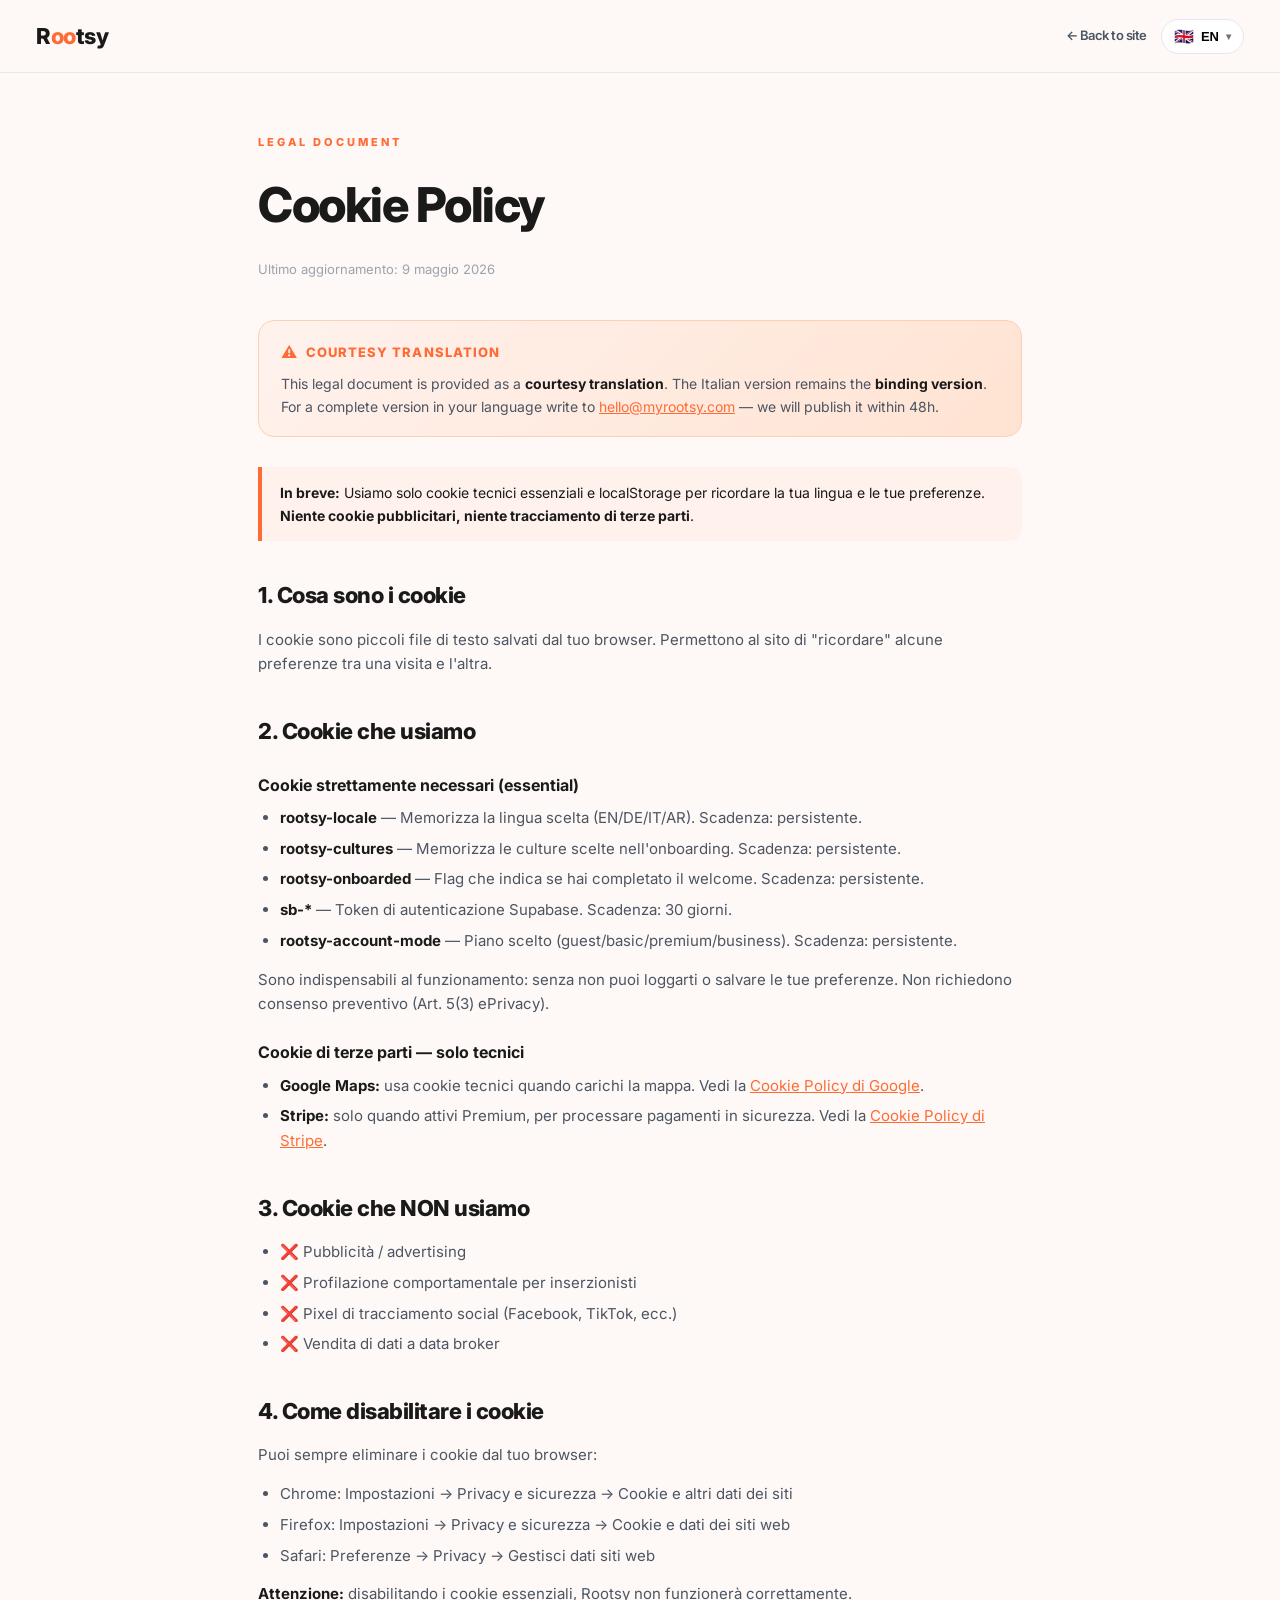
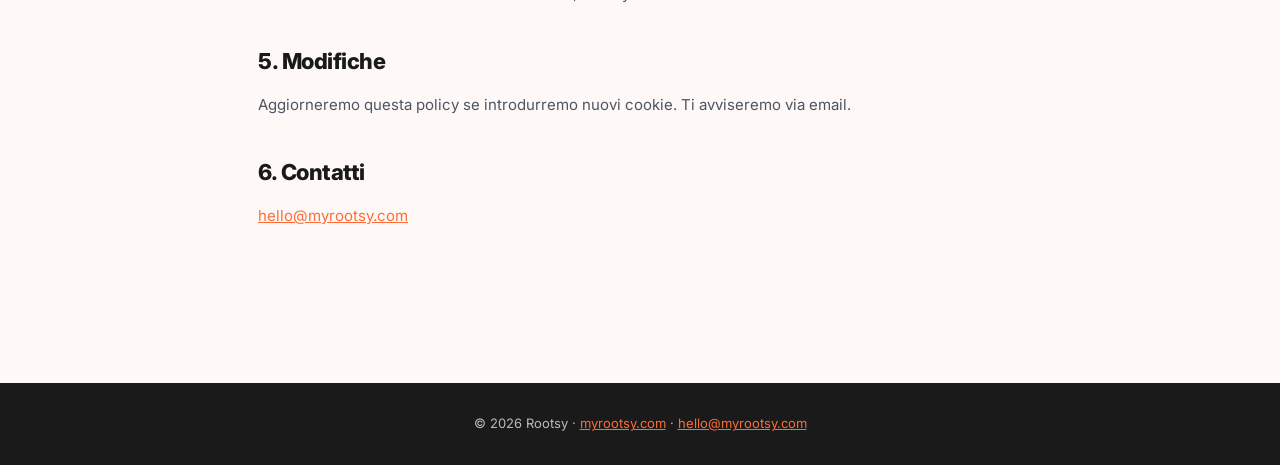
==== deploy/cookies.html @ f472683c "Sito nella cartella deploy/ (come si aspetta Netlify) Netlify ha salvato "deploy" come cartella da p" ====
<!DOCTYPE html>
<html lang="it" translate="no">
<head>
<meta charset="UTF-8">
<meta name="google" content="notranslate" />
<meta name="viewport" content="width=device-width, initial-scale=1.0">
<title>Cookie Policy — Rootsy</title>
<link rel="icon" type="image/jpeg" href="rootsy-logo.jpg.jpeg">
<link href="https://fonts.googleapis.com/css2?family=Inter:wght@400;500;600;700;800;900&display=swap" rel="stylesheet">
<style>
  :root { --orange: #FF6B35; --cream: #FEF9F6; --white: #FFFFFF; --text: #1a1a1a; --text-mid: #4B5563; --text-soft: #9CA3AF; --border: #E5E7EB; }
  *, *::before, *::after { box-sizing: border-box; margin: 0; padding: 0; }
  body { font-family: 'Inter', -apple-system, sans-serif; background: var(--cream); color: var(--text); line-height: 1.65; }
  .legal-nav { padding: 18px 36px; background: rgba(254,249,246,0.95); border-bottom: 1px solid var(--border); display: flex; align-items: center; gap: 14px; position: sticky; top: 0; z-index: 10; backdrop-filter: blur(10px); }
  .legal-nav a { color: var(--text); text-decoration: none; font-weight: 800; font-size: 22px; letter-spacing: -0.5px; display: flex; align-items: center; gap: 10px; }
  .legal-nav a em { color: var(--orange); font-style: normal; }
  .legal-nav .back { margin-left: auto; font-size: 13px; font-weight: 600; color: var(--text-mid); }
  .legal-nav .back:hover { color: var(--orange); }
  .legal-lang { position: relative; }
  .ldd-btn { background: white; border: 1px solid var(--border); padding: 7px 12px; border-radius: 999px; font-size: 13px; font-weight: 700; cursor: pointer; display: inline-flex; align-items: center; gap: 7px; transition: all .2s; }
  .ldd-btn:hover { border-color: var(--orange); }
  .ldd-btn .ldd-flag { font-size: 16px; }
  .ldd-btn .ldd-caret { font-size: 10px; opacity: .55; transition: transform .2s; }
  .legal-lang.open .ldd-caret { transform: rotate(180deg); }
  .ldd-menu { position: absolute; right: 0; top: calc(100% + 6px); min-width: 200px; max-height: 360px; overflow-y: auto; background: white; border: 1px solid var(--border); border-radius: 14px; box-shadow: 0 14px 36px rgba(20,30,50,.12); padding: 6px; display: none; }
  .legal-lang.open .ldd-menu { display: block; }
  .ldd-item { display: flex; align-items: center; gap: 10px; width: 100%; padding: 9px 12px; background: transparent; border: 0; border-radius: 10px; cursor: pointer; font-size: 13.5px; font-weight: 600; color: var(--text); text-align: left; }
  .ldd-item:hover { background: #FFF2ED; }
  .ldd-item.active { background: var(--orange); color: white; }
  .ldd-item .ldd-f { font-size: 16px; }
  .legal-advisory { background: linear-gradient(135deg, #FFF2ED 0%, #FFE3D2 100%); border: 1px solid #FFD0B0; border-radius: 16px; padding: 18px 22px; margin: 24px 0 30px; }
  .legal-advisory-title { font-size: 13px; font-weight: 800; color: var(--orange); text-transform: uppercase; letter-spacing: .08em; margin-bottom: 8px; display: flex; align-items: center; gap: 8px; }
  .legal-advisory-title::before { content: '⚠'; font-size: 16px; }
  .legal-advisory-body { font-size: 14px; line-height: 1.6; color: var(--text-mid); }
  .legal-advisory-body strong { color: var(--text); }
  html[dir="rtl"] .legal-nav .back { margin-left: 0; margin-right: auto; }
  html[dir="rtl"] .ldd-menu { right: auto; left: 0; }
  main { max-width: 820px; margin: 0 auto; padding: 60px 28px 80px; }
  .eyebrow { font-size: 11px; font-weight: 800; letter-spacing: 3px; color: var(--orange); text-transform: uppercase; margin-bottom: 14px; }
  h1 { font-size: clamp(30px, 5vw, 48px); font-weight: 800; letter-spacing: -1.5px; margin-bottom: 14px; }
  .updated { font-size: 13px; color: var(--text-soft); margin-bottom: 40px; }
  h2 { font-size: 22px; font-weight: 800; margin: 36px 0 14px; color: var(--text); letter-spacing: -0.5px; }
  h3 { font-size: 16px; font-weight: 700; margin: 22px 0 8px; color: var(--text); }
  p, ul, ol { font-size: 15px; color: var(--text-mid); margin-bottom: 14px; }
  ul, ol { padding-left: 22px; }
  li { margin-bottom: 6px; }
  a { color: var(--orange); }
  strong { color: var(--text); font-weight: 700; }
  .alert { background: #FFF2ED; border-left: 4px solid var(--orange); padding: 14px 18px; border-radius: 0 12px 12px 0; margin: 18px 0; font-size: 14px; color: var(--text); }
  footer.foot { background: var(--text); color: rgba(255,255,255,0.7); padding: 30px 36px; font-size: 13px; text-align: center; margin-top: 60px; }
  footer.foot a { color: var(--orange); }
</style>
</head>
<body data-page="cookies">
<nav class="legal-nav">
  <a href="/"><span>R<em>oo</em>tsy</span></a>
  <a href="/" class="back" data-i18n="nav.back">← Torna al sito</a>
  <div id="legalDD" class="legal-lang">
    <button id="legalDDBtn" class="ldd-btn" aria-haspopup="listbox" aria-expanded="false">
      <span class="ldd-flag">🇮🇹</span><span class="ldd-code">IT</span><span class="ldd-caret">▾</span>
    </button>
    <div id="legalDDMenu" class="ldd-menu" role="listbox"></div>
  </div>
</nav>
<main>
  <p class="eyebrow" data-i18n="page.eyebrow">Documento legale</p>
  <h1>Cookie Policy</h1>
  <p class="updated">Ultimo aggiornamento: 9 maggio 2026</p>

  <div class="legal-advisory">
    <div class="legal-advisory-title" data-i18n="advisory.title">Traduzione di cortesia</div>
    <div class="legal-advisory-body" data-i18n-html="advisory.body">Questo documento legale è fornito come <strong>traduzione di cortesia</strong>. La versione italiana resta la <strong>versione vincolante</strong>. Per una versione completa nella tua lingua scrivi a <a href="mailto:hello@myrootsy.com">hello@myrootsy.com</a> — la pubblicheremo entro 48h.</div>
  </div>

  <div class="alert">
    <strong>In breve:</strong> Usiamo solo cookie tecnici essenziali e localStorage per ricordare la tua lingua e le tue preferenze. <strong>Niente cookie pubblicitari, niente tracciamento di terze parti</strong>.
  </div>

  <h2>1. Cosa sono i cookie</h2>
  <p>I cookie sono piccoli file di testo salvati dal tuo browser. Permettono al sito di "ricordare" alcune preferenze tra una visita e l'altra.</p>

  <h2>2. Cookie che usiamo</h2>

  <h3>Cookie strettamente necessari (essential)</h3>
  <ul>
    <li><strong>rootsy-locale</strong> — Memorizza la lingua scelta (EN/DE/IT/AR). Scadenza: persistente.</li>
    <li><strong>rootsy-cultures</strong> — Memorizza le culture scelte nell'onboarding. Scadenza: persistente.</li>
    <li><strong>rootsy-onboarded</strong> — Flag che indica se hai completato il welcome. Scadenza: persistente.</li>
    <li><strong>sb-*</strong> — Token di autenticazione Supabase. Scadenza: 30 giorni.</li>
    <li><strong>rootsy-account-mode</strong> — Piano scelto (guest/basic/premium/business). Scadenza: persistente.</li>
  </ul>
  <p>Sono indispensabili al funzionamento: senza non puoi loggarti o salvare le tue preferenze. Non richiedono consenso preventivo (Art. 5(3) ePrivacy).</p>

  <h3>Cookie di terze parti — solo tecnici</h3>
  <ul>
    <li><strong>Google Maps:</strong> usa cookie tecnici quando carichi la mappa. Vedi la <a href="https://policies.google.com/technologies/cookies" target="_blank" rel="noopener">Cookie Policy di Google</a>.</li>
    <li><strong>Stripe:</strong> solo quando attivi Premium, per processare pagamenti in sicurezza. Vedi la <a href="https://stripe.com/cookies-policy/legal" target="_blank" rel="noopener">Cookie Policy di Stripe</a>.</li>
  </ul>

  <h2>3. Cookie che NON usiamo</h2>
  <ul>
    <li>❌ Pubblicità / advertising</li>
    <li>❌ Profilazione comportamentale per inserzionisti</li>
    <li>❌ Pixel di tracciamento social (Facebook, TikTok, ecc.)</li>
    <li>❌ Vendita di dati a data broker</li>
  </ul>

  <h2>4. Come disabilitare i cookie</h2>
  <p>Puoi sempre eliminare i cookie dal tuo browser:</p>
  <ul>
    <li>Chrome: Impostazioni → Privacy e sicurezza → Cookie e altri dati dei siti</li>
    <li>Firefox: Impostazioni → Privacy e sicurezza → Cookie e dati dei siti web</li>
    <li>Safari: Preferenze → Privacy → Gestisci dati siti web</li>
  </ul>
  <p><strong>Attenzione:</strong> disabilitando i cookie essenziali, Rootsy non funzionerà correttamente.</p>

  <h2>5. Modifiche</h2>
  <p>Aggiorneremo questa policy se introdurremo nuovi cookie. Ti avviseremo via email.</p>

  <h2>6. Contatti</h2>
  <p><a href="mailto:hello@myrootsy.com">hello@myrootsy.com</a></p>
</main>
<footer class="foot" data-i18n-html="footer.copy">© 2026 Rootsy · <a href="/">myrootsy.com</a> · <a href="mailto:hello@myrootsy.com">hello@myrootsy.com</a></footer>
<script src="_legal-i18n.js" defer></script>
</body>
</html>
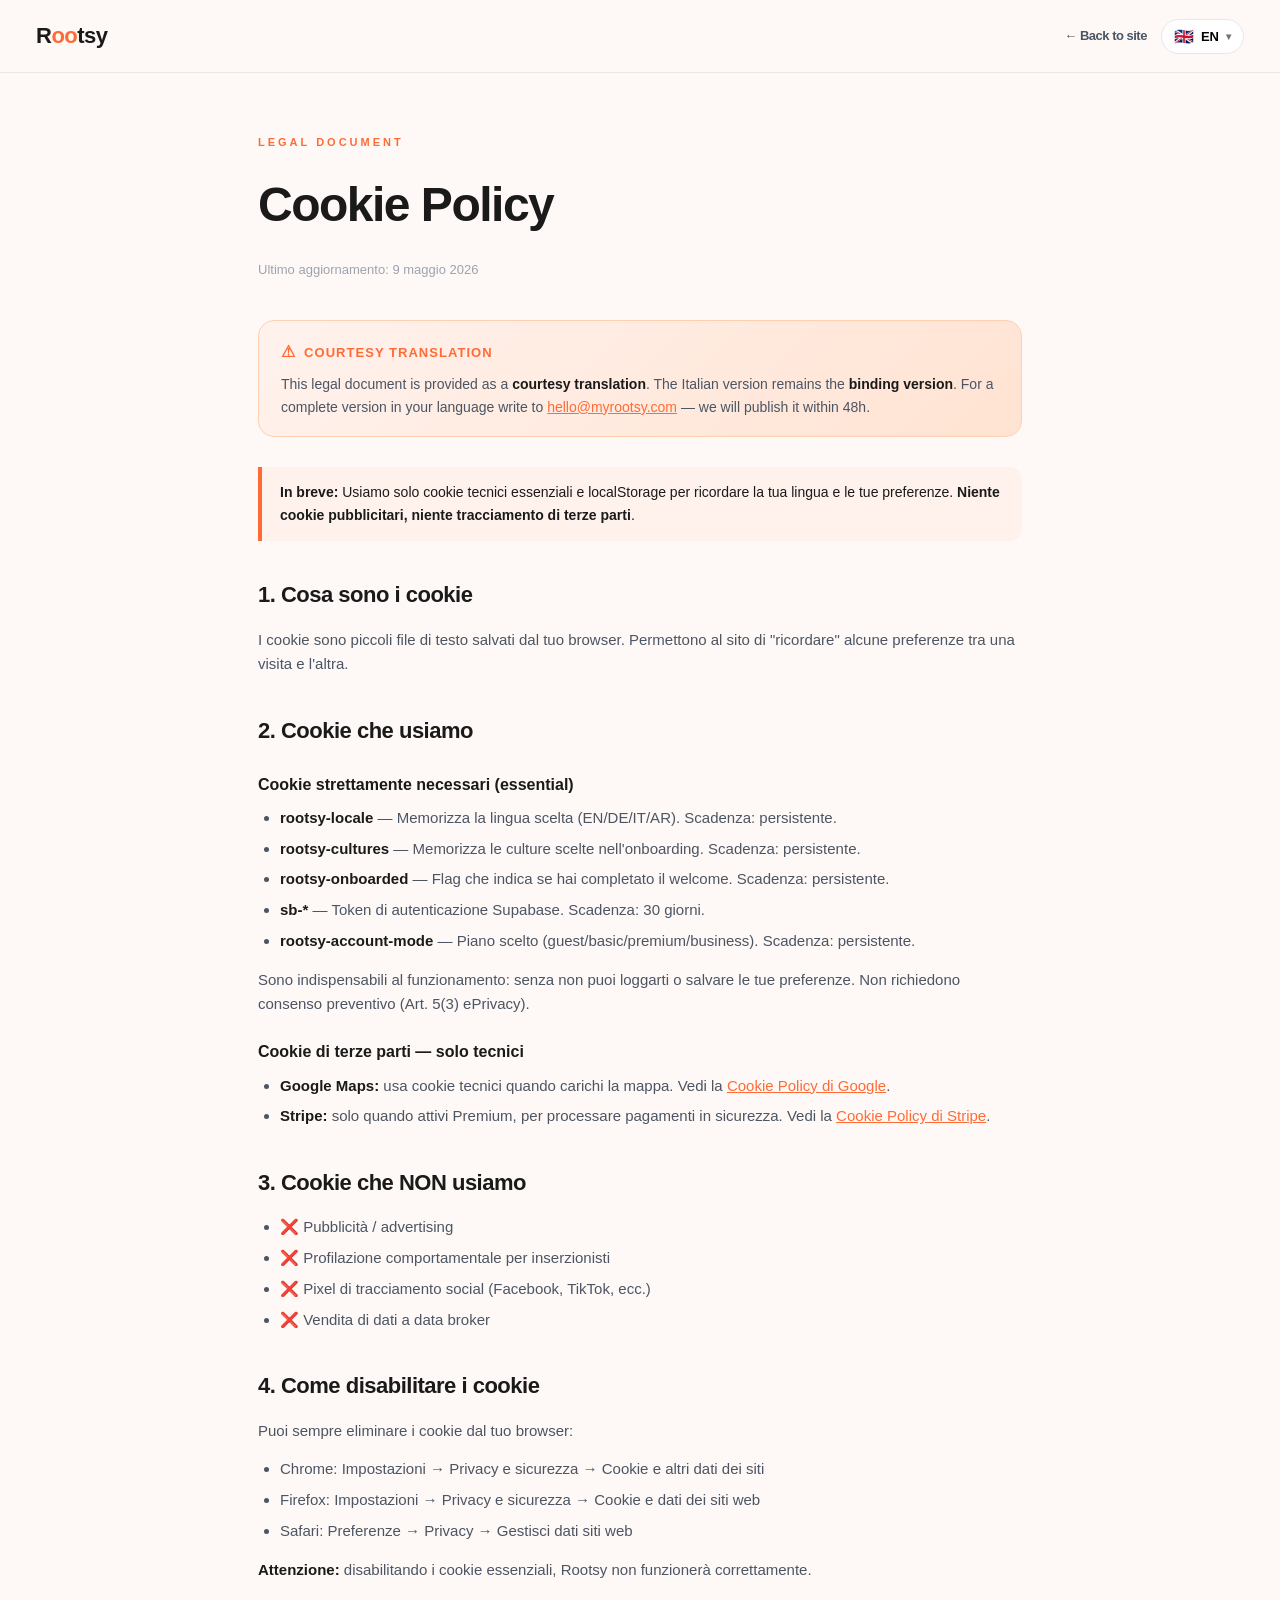
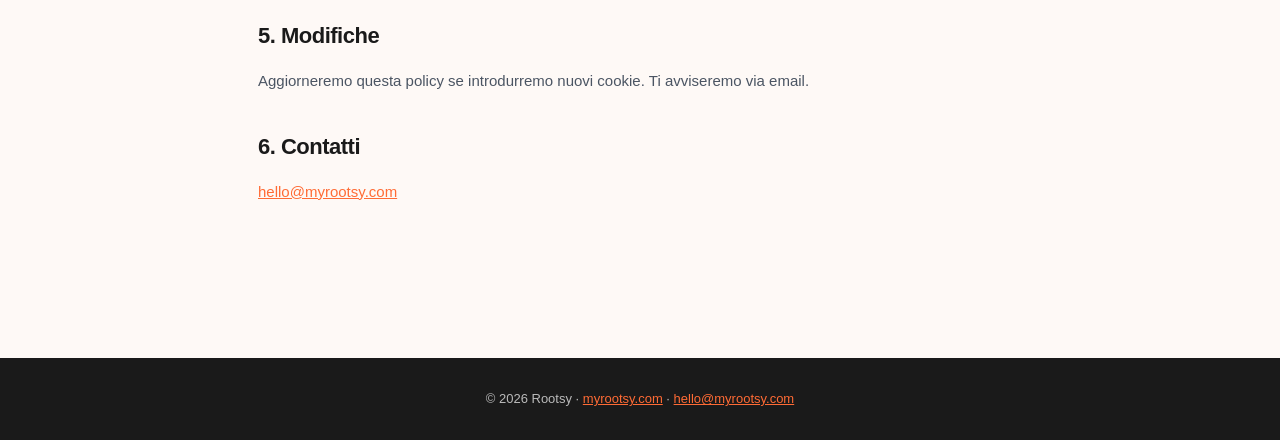
==== commit 871c62b8: "Sito: font ospitati da noi, niente più richieste a Google Fonts I font Inter e Fraunces ora sono fil" ====
--- a/deploy/cookies.html
+++ b/deploy/cookies.html
@@ -6,7 +6,7 @@
 <meta name="viewport" content="width=device-width, initial-scale=1.0">
 <title>Cookie Policy — Rootsy</title>
 <link rel="icon" type="image/jpeg" href="rootsy-logo.jpg.jpeg">
-<link href="https://fonts.googleapis.com/css2?family=Inter:wght@400;500;600;700;800;900&display=swap" rel="stylesheet">
+<link href="/fonts/inter.css" rel="stylesheet">
 <style>
   :root { --orange: #FF6B35; --cream: #FEF9F6; --white: #FFFFFF; --text: #1a1a1a; --text-mid: #4B5563; --text-soft: #9CA3AF; --border: #E5E7EB; }
   *, *::before, *::after { box-sizing: border-box; margin: 0; padding: 0; }
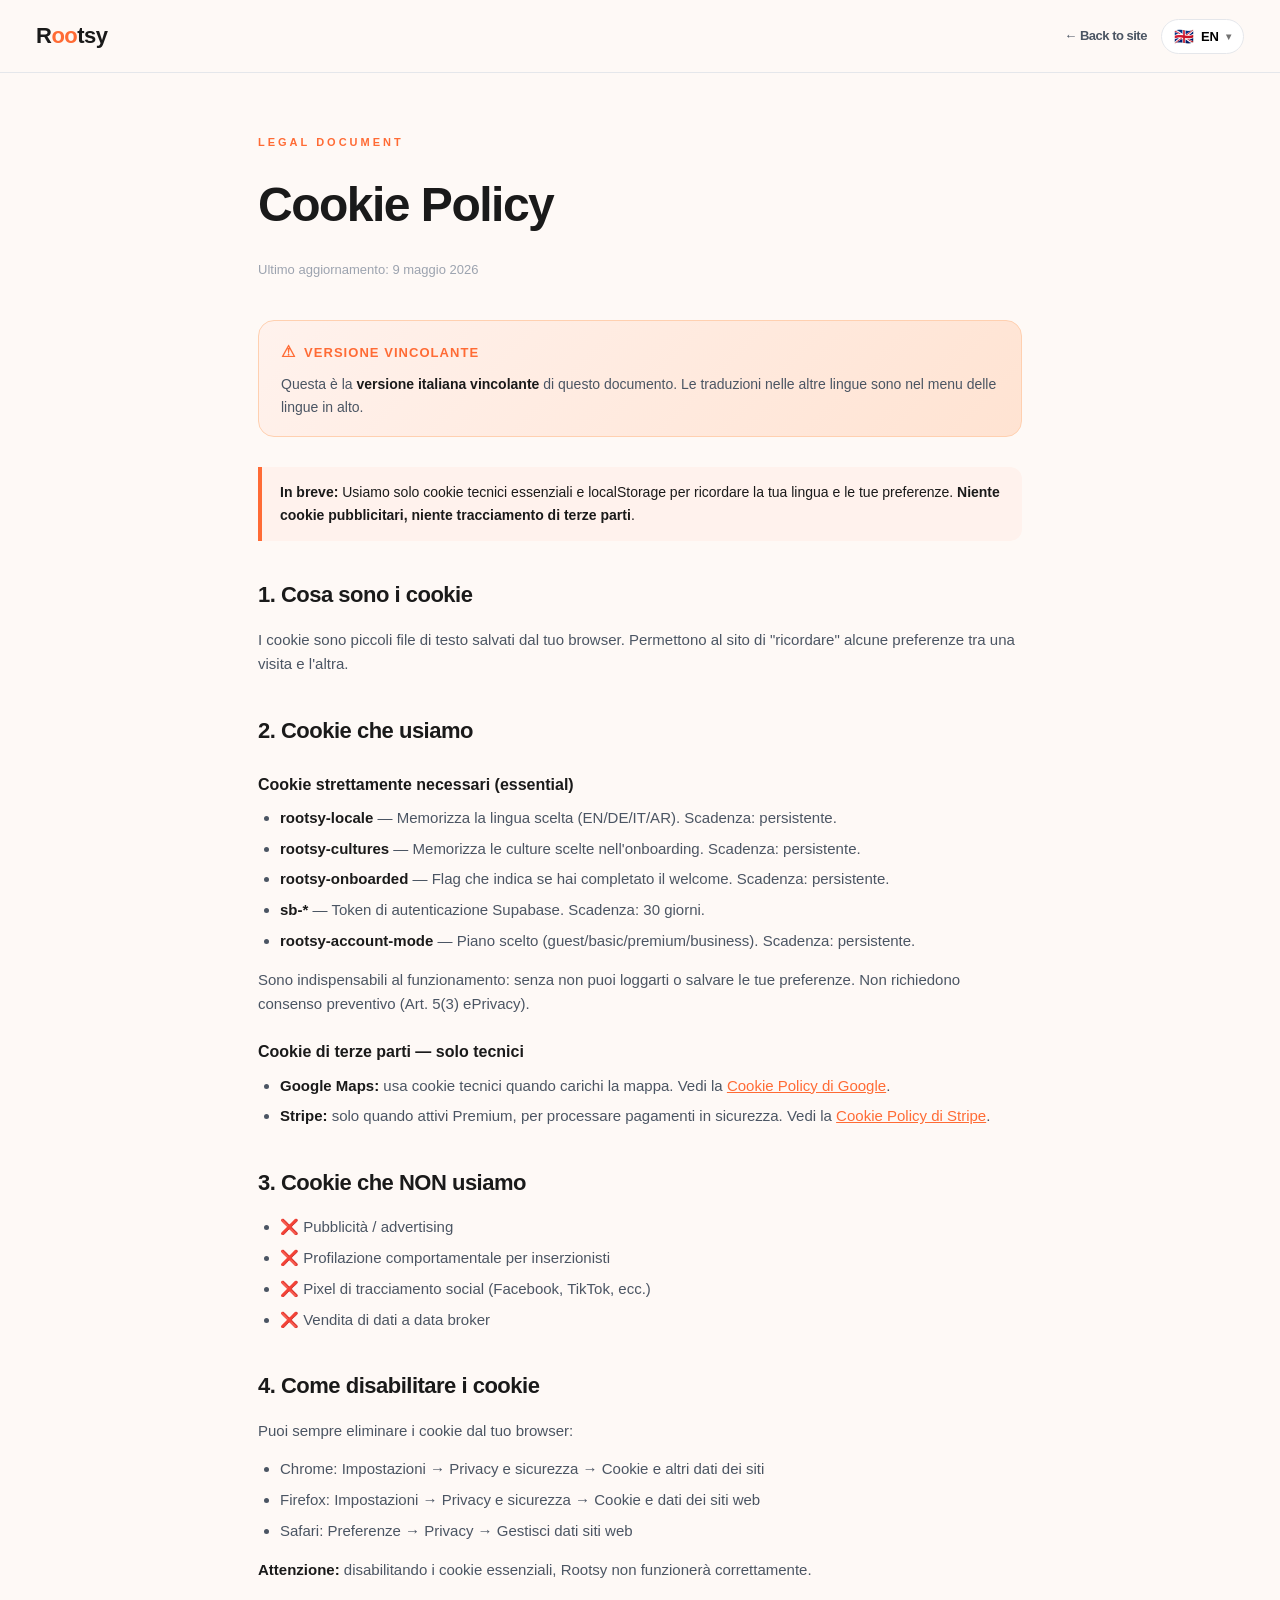
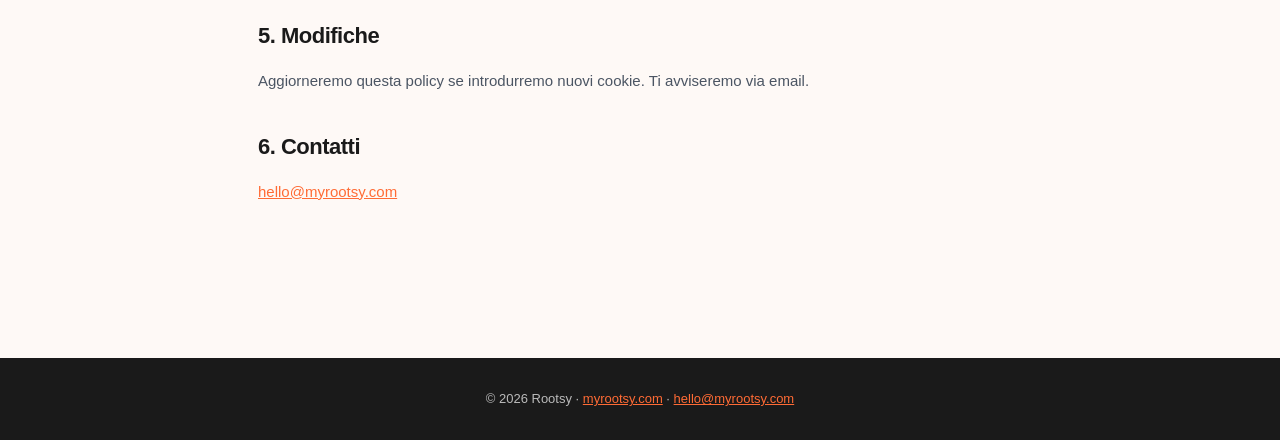
==== commit e63a24bf: "Sito: Privacy, Termini e Cookie tradotti in 30 lingue + foto di David - Il testo di Privacy, Termini" ====
--- a/deploy/cookies.html
+++ b/deploy/cookies.html
@@ -64,63 +64,64 @@
 </nav>
 <main>
   <p class="eyebrow" data-i18n="page.eyebrow">Documento legale</p>
-  <h1>Cookie Policy</h1>
-  <p class="updated">Ultimo aggiornamento: 9 maggio 2026</p>
+  <h1 data-lg="title">Cookie Policy</h1>
+  <p class="updated" data-lg="updated">Ultimo aggiornamento: 9 maggio 2026</p>
 
   <div class="legal-advisory">
-    <div class="legal-advisory-title" data-i18n="advisory.title">Traduzione di cortesia</div>
-    <div class="legal-advisory-body" data-i18n-html="advisory.body">Questo documento legale è fornito come <strong>traduzione di cortesia</strong>. La versione italiana resta la <strong>versione vincolante</strong>. Per una versione completa nella tua lingua scrivi a <a href="mailto:hello@myrootsy.com">hello@myrootsy.com</a> — la pubblicheremo entro 48h.</div>
+    <div class="legal-advisory-title" data-lg="advisory.title">Versione vincolante</div>
+    <div class="legal-advisory-body" data-lg="advisory.body">Questa è la <strong>versione italiana vincolante</strong> di questo documento. Le traduzioni nelle altre lingue sono nel menu delle lingue in alto.</div>
   </div>
 
-  <div class="alert">
+  <div class="alert" data-lg="intro">
     <strong>In breve:</strong> Usiamo solo cookie tecnici essenziali e localStorage per ricordare la tua lingua e le tue preferenze. <strong>Niente cookie pubblicitari, niente tracciamento di terze parti</strong>.
   </div>
 
-  <h2>1. Cosa sono i cookie</h2>
-  <p>I cookie sono piccoli file di testo salvati dal tuo browser. Permettono al sito di "ricordare" alcune preferenze tra una visita e l'altra.</p>
+  <h2 data-lg="s1.h">1. Cosa sono i cookie</h2>
+  <p data-lg="s1.p1">I cookie sono piccoli file di testo salvati dal tuo browser. Permettono al sito di "ricordare" alcune preferenze tra una visita e l'altra.</p>
 
-  <h2>2. Cookie che usiamo</h2>
+  <h2 data-lg="s2.h">2. Cookie che usiamo</h2>
 
-  <h3>Cookie strettamente necessari (essential)</h3>
+  <h3 data-lg="s2.h3_1">Cookie strettamente necessari (essential)</h3>
   <ul>
-    <li><strong>rootsy-locale</strong> — Memorizza la lingua scelta (EN/DE/IT/AR). Scadenza: persistente.</li>
-    <li><strong>rootsy-cultures</strong> — Memorizza le culture scelte nell'onboarding. Scadenza: persistente.</li>
-    <li><strong>rootsy-onboarded</strong> — Flag che indica se hai completato il welcome. Scadenza: persistente.</li>
-    <li><strong>sb-*</strong> — Token di autenticazione Supabase. Scadenza: 30 giorni.</li>
-    <li><strong>rootsy-account-mode</strong> — Piano scelto (guest/basic/premium/business). Scadenza: persistente.</li>
+    <li data-lg="s2.li1"><strong>rootsy-locale</strong> — Memorizza la lingua scelta (EN/DE/IT/AR). Scadenza: persistente.</li>
+    <li data-lg="s2.li2"><strong>rootsy-cultures</strong> — Memorizza le culture scelte nell'onboarding. Scadenza: persistente.</li>
+    <li data-lg="s2.li3"><strong>rootsy-onboarded</strong> — Flag che indica se hai completato il welcome. Scadenza: persistente.</li>
+    <li data-lg="s2.li4"><strong>sb-*</strong> — Token di autenticazione Supabase. Scadenza: 30 giorni.</li>
+    <li data-lg="s2.li5"><strong>rootsy-account-mode</strong> — Piano scelto (guest/basic/premium/business). Scadenza: persistente.</li>
   </ul>
-  <p>Sono indispensabili al funzionamento: senza non puoi loggarti o salvare le tue preferenze. Non richiedono consenso preventivo (Art. 5(3) ePrivacy).</p>
+  <p data-lg="s2.p1">Sono indispensabili al funzionamento: senza non puoi loggarti o salvare le tue preferenze. Non richiedono consenso preventivo (Art. 5(3) ePrivacy).</p>
 
-  <h3>Cookie di terze parti — solo tecnici</h3>
+  <h3 data-lg="s2.h3_2">Cookie di terze parti — solo tecnici</h3>
   <ul>
-    <li><strong>Google Maps:</strong> usa cookie tecnici quando carichi la mappa. Vedi la <a href="https://policies.google.com/technologies/cookies" target="_blank" rel="noopener">Cookie Policy di Google</a>.</li>
-    <li><strong>Stripe:</strong> solo quando attivi Premium, per processare pagamenti in sicurezza. Vedi la <a href="https://stripe.com/cookies-policy/legal" target="_blank" rel="noopener">Cookie Policy di Stripe</a>.</li>
+    <li data-lg="s2.li6"><strong>Google Maps:</strong> usa cookie tecnici quando carichi la mappa. Vedi la <a href="https://policies.google.com/technologies/cookies" target="_blank" rel="noopener">Cookie Policy di Google</a>.</li>
+    <li data-lg="s2.li7"><strong>Stripe:</strong> solo quando attivi Premium, per processare pagamenti in sicurezza. Vedi la <a href="https://stripe.com/cookies-policy/legal" target="_blank" rel="noopener">Cookie Policy di Stripe</a>.</li>
   </ul>
 
-  <h2>3. Cookie che NON usiamo</h2>
+  <h2 data-lg="s3.h">3. Cookie che NON usiamo</h2>
   <ul>
-    <li>❌ Pubblicità / advertising</li>
-    <li>❌ Profilazione comportamentale per inserzionisti</li>
-    <li>❌ Pixel di tracciamento social (Facebook, TikTok, ecc.)</li>
-    <li>❌ Vendita di dati a data broker</li>
+    <li data-lg="s3.li1">❌ Pubblicità / advertising</li>
+    <li data-lg="s3.li2">❌ Profilazione comportamentale per inserzionisti</li>
+    <li data-lg="s3.li3">❌ Pixel di tracciamento social (Facebook, TikTok, ecc.)</li>
+    <li data-lg="s3.li4">❌ Vendita di dati a data broker</li>
   </ul>
 
-  <h2>4. Come disabilitare i cookie</h2>
-  <p>Puoi sempre eliminare i cookie dal tuo browser:</p>
+  <h2 data-lg="s4.h">4. Come disabilitare i cookie</h2>
+  <p data-lg="s4.p1">Puoi sempre eliminare i cookie dal tuo browser:</p>
   <ul>
-    <li>Chrome: Impostazioni → Privacy e sicurezza → Cookie e altri dati dei siti</li>
-    <li>Firefox: Impostazioni → Privacy e sicurezza → Cookie e dati dei siti web</li>
-    <li>Safari: Preferenze → Privacy → Gestisci dati siti web</li>
+    <li data-lg="s4.li1">Chrome: Impostazioni → Privacy e sicurezza → Cookie e altri dati dei siti</li>
+    <li data-lg="s4.li2">Firefox: Impostazioni → Privacy e sicurezza → Cookie e dati dei siti web</li>
+    <li data-lg="s4.li3">Safari: Preferenze → Privacy → Gestisci dati siti web</li>
   </ul>
-  <p><strong>Attenzione:</strong> disabilitando i cookie essenziali, Rootsy non funzionerà correttamente.</p>
+  <p data-lg="s4.p2"><strong>Attenzione:</strong> disabilitando i cookie essenziali, Rootsy non funzionerà correttamente.</p>
 
-  <h2>5. Modifiche</h2>
-  <p>Aggiorneremo questa policy se introdurremo nuovi cookie. Ti avviseremo via email.</p>
+  <h2 data-lg="s5.h">5. Modifiche</h2>
+  <p data-lg="s5.p1">Aggiorneremo questa policy se introdurremo nuovi cookie. Ti avviseremo via email.</p>
 
-  <h2>6. Contatti</h2>
-  <p><a href="mailto:hello@myrootsy.com">hello@myrootsy.com</a></p>
+  <h2 data-lg="s6.h">6. Contatti</h2>
+  <p data-lg="s6.p1"><a href="mailto:hello@myrootsy.com">hello@myrootsy.com</a></p>
 </main>
 <footer class="foot" data-i18n-html="footer.copy">© 2026 Rootsy · <a href="/">myrootsy.com</a> · <a href="mailto:hello@myrootsy.com">hello@myrootsy.com</a></footer>
+<script src="_legal-body-i18n.js" defer></script>
 <script src="_legal-i18n.js" defer></script>
 </body>
 </html>
